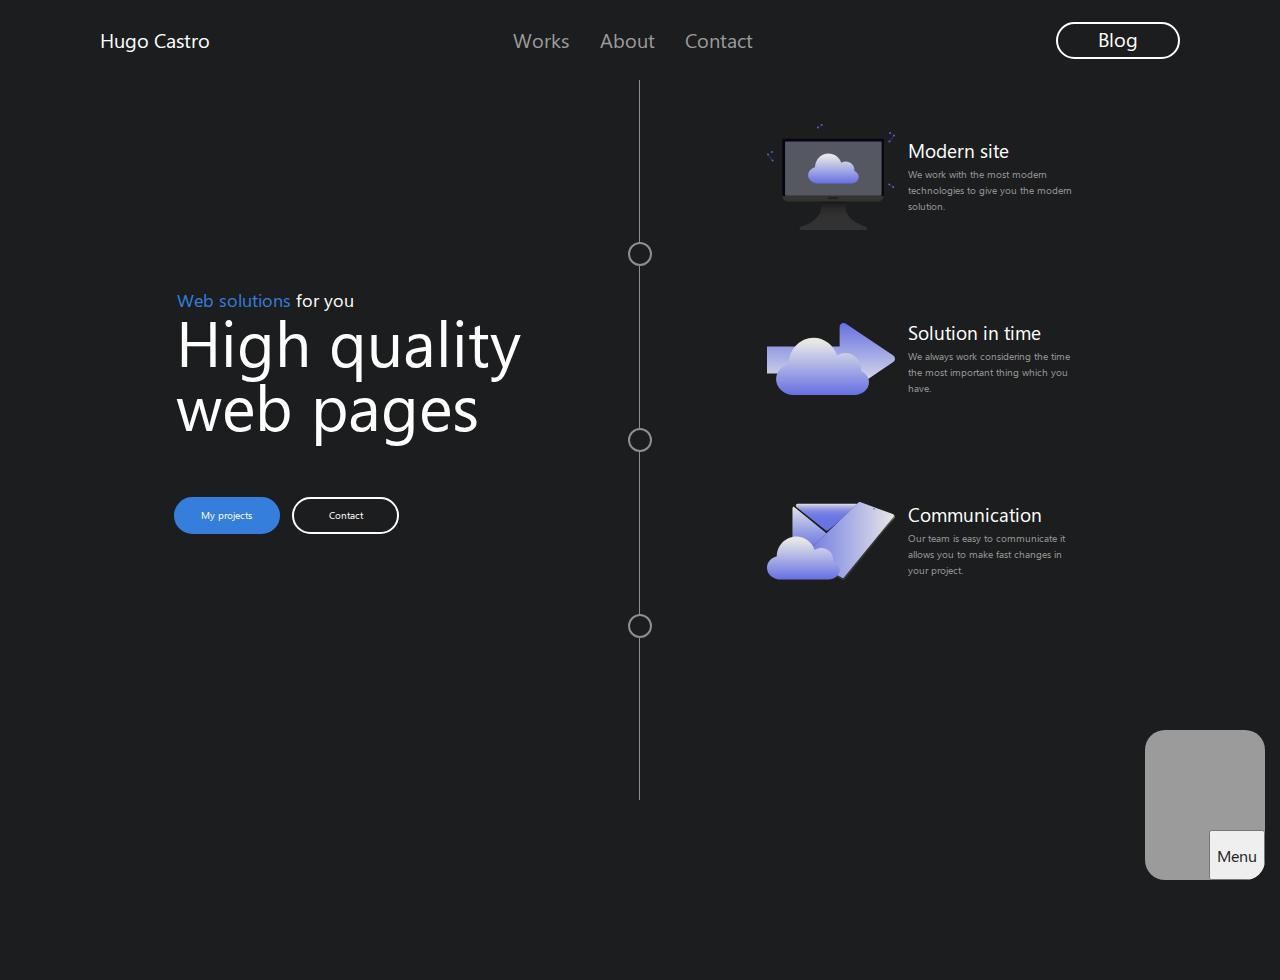
==== index.html @ 1d62d931 "deploy" ====
<!DOCTYPE html>
<html lang="en">
<head>
    <meta charset="UTF-8">
    <meta http-equiv="X-UA-Compatible" content="IE=edge">
    <meta name="viewport" content="width=device-width, initial-scale=1.0">
    <title>Hugo Castro</title>
    <link rel="stylesheet" href="./static/css/reset.css">
    <link rel="stylesheet" href="./static/css/home/index.css">
</head>
<body class="home_body">
    <head class="home_head">
        <div class="home_head__container">
            <div class="home_head__links">

                <div class="home_head__home_link">
                    <a href="" class="head__link_a head__link_title">Hugo Castro</a>
                </div>
                <div class="home_head__main_links">
                    <a href="" class="head__link_a">Works</a>
                    <a href="" class="head__link_a">About</a>
                    <a href="" class="head__link_a">Contact</a>
                </div>
                <div class="home_head__extra_link">
                    <a href="" class="head__link_a Default__rounded_button home_head__link_blog">Blog</a>
                </div>

            </div>
        </div>
    </head>
    
    <main class="home_main">

        <div class="home_main__menu_container">
            <div class="home_main__menu_options__container">

            </div>
            <div class="home_main__menu_button__container">
                <button class="home_main__menu_btn">
                    Menu
                </button>
            </div>
        </div>

        <section class="home_main__intro">

            <div class="intro__main_content__container">
                <div class="intro__main_content__text_container">
                    <span class="intro__main_content__text"><span class="intro__main_content__text_highlighted">Web solutions</span> for you</span>
                </div>
                <div class="intro__main_content__title_container">
                    <h2 class="intro__main_content__title">High quality web pages</h2>
                </div>
                <div class="intro__main_content__buttons_container">
                    <a href="" class="intro__main_content__button Default__rounded_button intro__main_content__button_highlighted">My projects</a>
                    <a href="" class="intro__main_content__button Default__rounded_button">Contact</a>
                </div>
            </div>

            <div class="intro__main_separator">

                <div class="intro__main_separator__line"></div>
                <div class="intro__main_separator__circle"></div>
                <div class="intro__main_separator__line"></div>
                <div class="intro__main_separator__circle"></div>
                <div class="intro__main_separator__line"></div>
                <div class="intro__main_separator__circle"></div>
                <div class="intro__main_separator__line"></div>

            </div>

            <div class="intro__extra_content__container">
                <div class="intro__extra_content__item__container">
                    
                    <div class="intro__extra_content__item">
                        <div class="intro__extra_content__item_img_container">
                            <img src="./static/img/PcLogo.svg" class="intro__extra_content__item_img" srcset="">
                        </div>
                        <div class="intro__extra_content__item_text_container">
                            <h3>Modern site</h3>
                            <span>
                                We work with the most modern 
                                technologies to give you the 
                                modern solution.
                            </span>
                        </div>
                    </div>

                    <div class="intro__extra_content__item">
                        <div class="intro__extra_content__item_img_container">
                            <img src="./static/img/FastCloud.svg" class="intro__extra_content__item_img" srcset="">
                        </div>
                        <div class="intro__extra_content__item_text_container">
                            <h3>Solution in time</h3>
                            <span>
                                We always work considering the
                                time the most important thing
                                which you have.
                            </span>
                        </div>
                    </div>

                    <div class="intro__extra_content__item">
                        <div class="intro__extra_content__item_img_container">
                            <img src="./static/img/ContactLogo.svg" class="intro__extra_content__item_img" srcset="">
                        </div>
                        <div class="intro__extra_content__item_text_container">
                            <h3>Communication</h3>
                            <span>
                                Our team is easy to communicate
                                it allows you to make fast changes
                                in your project.
                            </span>
                        </div>
                    </div>

                    

                </div>
            </div>
        </section>

    </main>

    <footer class="home_footer">

    </footer>
</body>
</html>
---- static/css/home/index.css ----
@font-face {
  font-family: 'Segoe UI';
  src: url("../../fonts/SegoeUI/SegoeUI.ttf");
}

h1, h2, h3, h4, h5, h6, span, a, button, p {
  font-family: 'Segoe UI', Tahoma, Geneva, Verdana, sans-serif;
}

.home_body {
  min-width: 100vw;
  max-width: 100vw;
  overflow: hidden;
  display: -webkit-box;
  display: -ms-flexbox;
  display: flex;
  -webkit-box-orient: vertical;
  -webkit-box-direction: normal;
      -ms-flex-direction: column;
          flex-direction: column;
}

.home_head {
  display: -webkit-box;
  display: -ms-flexbox;
  display: flex;
  -webkit-box-orient: horizontal;
  -webkit-box-direction: normal;
      -ms-flex-direction: row;
          flex-direction: row;
  width: 100px;
  height: 80px;
  -webkit-box-pack: center;
      -ms-flex-pack: center;
          justify-content: center;
  -webkit-box-align: center;
      -ms-flex-align: center;
          align-items: center;
  z-index: 2;
  position: fixed;
}

.home_head__container {
  display: -webkit-box;
  display: -ms-flexbox;
  display: flex;
  -webkit-box-orient: horizontal;
  -webkit-box-direction: normal;
      -ms-flex-direction: row;
          flex-direction: row;
  width: 100vw;
  height: 80px;
  background-color: #1C1D1E;
  -webkit-box-pack: center;
      -ms-flex-pack: center;
          justify-content: center;
  -webkit-box-align: center;
      -ms-flex-align: center;
          align-items: center;
}

.home_head__links {
  display: -webkit-box;
  display: -ms-flexbox;
  display: flex;
  -webkit-box-orient: horizontal;
  -webkit-box-direction: normal;
      -ms-flex-direction: row;
          flex-direction: row;
  -webkit-box-pack: justify;
      -ms-flex-pack: justify;
          justify-content: space-between;
  -webkit-box-align: center;
      -ms-flex-align: center;
          align-items: center;
  width: calc(100vw - 200px);
  height: 80px;
}

.head__link_a {
  text-decoration: none;
  color: #9B9B9B;
  font-size: 20px;
}

.home_head__main_links {
  display: -webkit-box;
  display: -ms-flexbox;
  display: flex;
  width: 240px;
  -webkit-box-pack: justify;
      -ms-flex-pack: justify;
          justify-content: space-between;
}

.Default__rounded_button {
  border-radius: 50px;
  border: 2px solid white;
  text-decoration: none;
}

.head__link_title {
  color: white;
}

.home_head__link_blog {
  color: white;
  text-align: center;
  display: block;
  width: 120px;
  height: 23px;
  padding-top: 5px;
  padding-bottom: 5px;
}

.home_main {
  width: calc(100vw - 200px);
  padding-left: 100px;
  padding-right: 100px;
  height: auto;
  min-height: 100vh;
  background-color: #1C1D1E;
  display: -webkit-box;
  display: -ms-flexbox;
  display: flex;
  -webkit-box-orient: vertical;
  -webkit-box-direction: normal;
      -ms-flex-direction: column;
          flex-direction: column;
  -webkit-box-align: center;
      -ms-flex-align: center;
          align-items: center;
}

.home_main__intro {
  display: -webkit-box;
  display: -ms-flexbox;
  display: flex;
  -webkit-box-orient: horizontal;
  -webkit-box-direction: normal;
      -ms-flex-direction: row;
          flex-direction: row;
  width: calc(100vw - 200px);
}

.intro__main_content__container {
  width: 48%;
  height: calc(100vh - 160px);
  display: -webkit-box;
  display: -ms-flexbox;
  display: flex;
  -webkit-box-orient: vertical;
  -webkit-box-direction: normal;
      -ms-flex-direction: column;
          flex-direction: column;
  -webkit-box-pack: center;
      -ms-flex-pack: center;
          justify-content: center;
  -webkit-box-align: center;
      -ms-flex-align: center;
          align-items: center;
  margin-top: -40px;
}

.intro__main_separator {
  width: 4%;
  display: -webkit-box;
  display: -ms-flexbox;
  display: flex;
  -webkit-box-orient: vertical;
  -webkit-box-direction: normal;
      -ms-flex-direction: column;
          flex-direction: column;
  -webkit-box-align: center;
      -ms-flex-align: center;
          align-items: center;
  -webkit-box-pack: center;
      -ms-flex-pack: center;
          justify-content: center;
}

.intro__extra_content__container {
  width: 48%;
}

.intro__main_separator__line {
  margin-left: -1px;
  opacity: 0.5;
  height: 18vh;
  width: -0px;
  border-left: 1px solid white;
}

.intro__main_separator__circle {
  opacity: 0.5;
  width: 20px;
  height: 20px;
  border: 2px solid white;
  border-radius: 20px;
}

.intro__main_content__buttons_container {
  width: 17.6vw;
  height: 2.5vw;
  display: -webkit-box;
  display: -ms-flexbox;
  display: flex;
  -webkit-box-orient: horizontal;
  -webkit-box-direction: normal;
      -ms-flex-direction: row;
          flex-direction: row;
  -webkit-box-pack: justify;
      -ms-flex-pack: justify;
          justify-content: space-between;
  margin-top: 60px;
  margin-right: 11.4vw;
}

.intro__main_content__button {
  text-decoration: none;
  display: block;
  padding-top: 0.85vw;
  width: 8vw;
  height: 1.7vw;
  text-align: center;
  color: white;
  font-size: 0.8vw;
  -webkit-transition: 0.5s;
  transition: 0.5s;
}

.intro__main_content__button_highlighted {
  background-color: #357EDC;
  border: 2px solid #357EDC;
  -webkit-transition: 0.5s;
  transition: 0.5s;
}

.intro__main_content__button_highlighted:hover {
  -webkit-transition: 0.5s;
  transition: 0.5s;
  color: #357EDC;
  background-color: white;
}

.intro__main_content__button:hover {
  -webkit-transition: 0.5s;
  transition: 0.5s;
  color: #357EDC;
  background-color: white;
  border: 2px solid white;
}

.intro__main_content__title {
  display: block;
  width: 28.6vw;
  color: white;
  font-size: 5vw;
}

.intro__main_content__text {
  display: block;
  color: white;
  font-size: 1.4vw;
  margin-right: 14.6vw;
}

.intro__main_content__text_highlighted {
  color: #357EDC;
}

.intro__extra_content__container {
  display: -webkit-box;
  display: -ms-flexbox;
  display: flex;
  -webkit-box-orient: vertical;
  -webkit-box-direction: normal;
      -ms-flex-direction: column;
          flex-direction: column;
  -webkit-box-pack: center;
      -ms-flex-pack: center;
          justify-content: center;
  -webkit-box-align: center;
      -ms-flex-align: center;
          align-items: center;
}

.intro__extra_content__item__container {
  width: 100%;
  height: calc(72vh + 60px);
  display: -webkit-box;
  display: -ms-flexbox;
  display: flex;
  -webkit-box-orient: vertical;
  -webkit-box-direction: normal;
      -ms-flex-direction: column;
          flex-direction: column;
  -webkit-box-align: center;
      -ms-flex-align: center;
          align-items: center;
}

.intro__extra_content__item {
  width: 25vw;
  height: 10vw;
  margin-top: 3vh;
  margin-bottom: 3vh;
  overflow: hidden;
  display: -webkit-box;
  display: -ms-flexbox;
  display: flex;
  -webkit-box-orient: horizontal;
  -webkit-box-direction: normal;
      -ms-flex-direction: row;
          flex-direction: row;
  -webkit-box-align: center;
      -ms-flex-align: center;
          align-items: center;
  -ms-flex-pack: distribute;
      justify-content: space-around;
}

.intro__extra_content__item_img_container {
  width: 10vw;
}

.intro__extra_content__item_text_container {
  display: block;
  width: 13vw;
}

.intro__extra_content__item_text_container h3 {
  font-size: 1.5vw;
  color: white;
  margin-bottom: 5px;
}

.intro__extra_content__item_text_container span {
  font-size: 0.8vw;
  color: #9B9B9B;
}

.home_main__menu_container {
  position: absolute;
  display: -webkit-box;
  display: -ms-flexbox;
  display: flex;
  -webkit-box-orient: vertical;
  -webkit-box-direction: normal;
      -ms-flex-direction: column;
          flex-direction: column;
  -webkit-box-align: end;
      -ms-flex-align: end;
          align-items: flex-end;
  width: 120px;
  height: 150px;
  border-radius: 20px;
  margin-top: calc(100vh - 250px);
  margin-left: calc(100vw - 150px);
  overflow: hidden;
}

.home_main__menu_options__container {
  display: -webkit-box;
  display: -ms-flexbox;
  display: flex;
  -webkit-box-orient: vertical;
  -webkit-box-direction: normal;
      -ms-flex-direction: column;
          flex-direction: column;
  height: 100px;
  width: 100%;
  background-color: #9B9B9B;
}

.home_main__menu_button__container {
  display: -webkit-box;
  display: -ms-flexbox;
  display: flex;
  width: 100%;
  height: 50px;
  background-color: #9B9B9B;
  -webkit-box-align: end;
      -ms-flex-align: end;
          align-items: flex-end;
  -webkit-box-pack: end;
      -ms-flex-pack: end;
          justify-content: flex-end;
}

.transparent {
  background-color: transparent;
}

.home_main__menu_btn {
  height: 50px;
}
/*# sourceMappingURL=index.css.map */
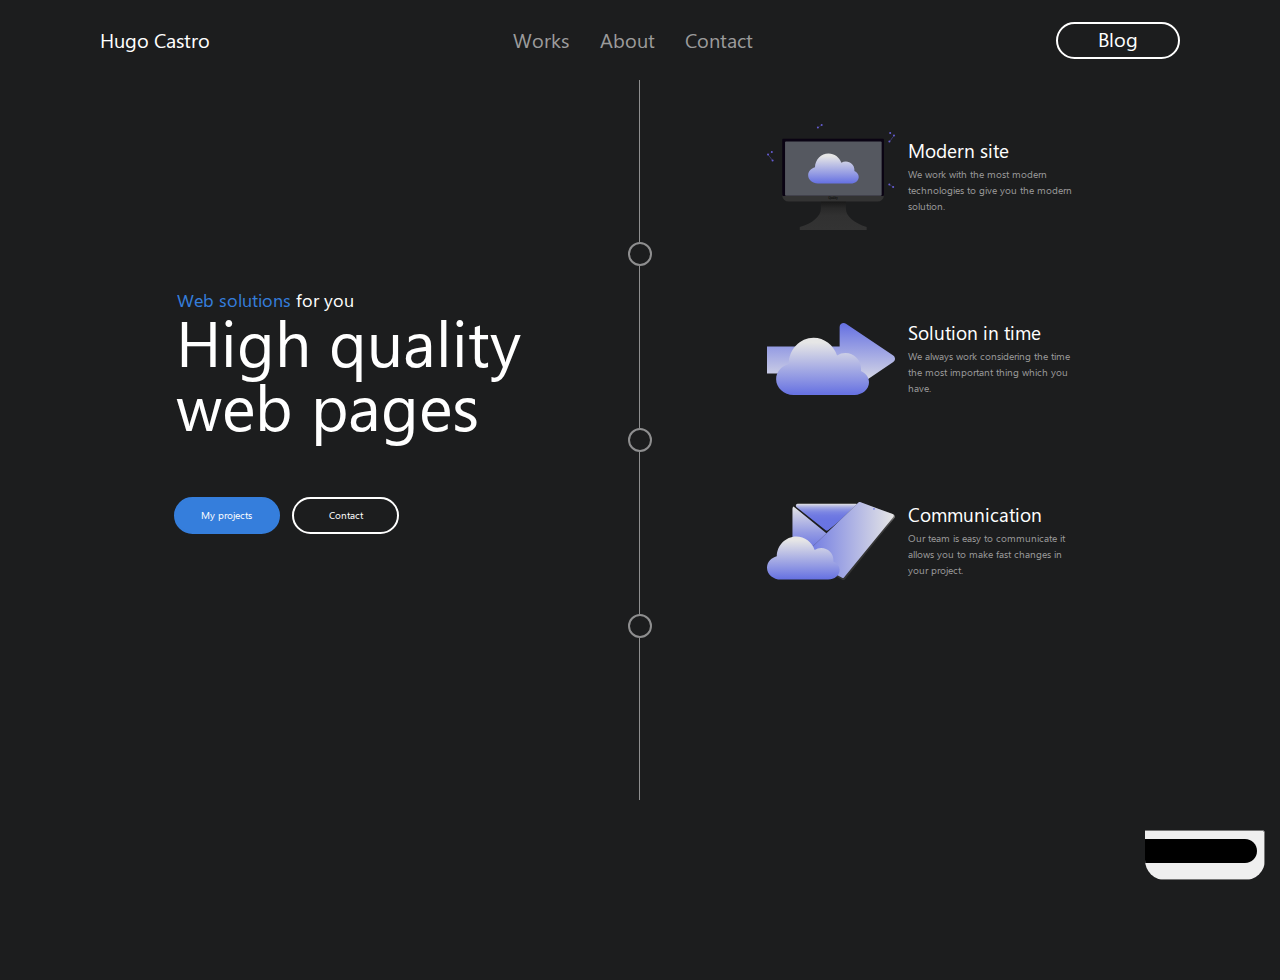
==== commit e495bd91: "menu start" ====
--- a/index.html
+++ b/index.html
@@ -32,12 +32,14 @@
     <main class="home_main">
 
         <div class="home_main__menu_container">
-            <div class="home_main__menu_options__container">
+            <div class="home_main__menu_options__container transparent">
+                <div class="home_main__menu_options__items noDisplay">
 
+                </div>
             </div>
-            <div class="home_main__menu_button__container">
-                <button class="home_main__menu_btn">
-                    Menu
+            <div class="home_main__menu_button__container transparent">
+                <button class="home_main__menu_btn" onclick="ToggleMenu()">
+                    <img src="./static/img/MenuLogo.svg" alt="">
                 </button>
             </div>
         </div>
@@ -125,5 +127,7 @@
     <footer class="home_footer">
 
     </footer>
+
+    <script src="./static/js/home/index.js"></script>
 </body>
 </html>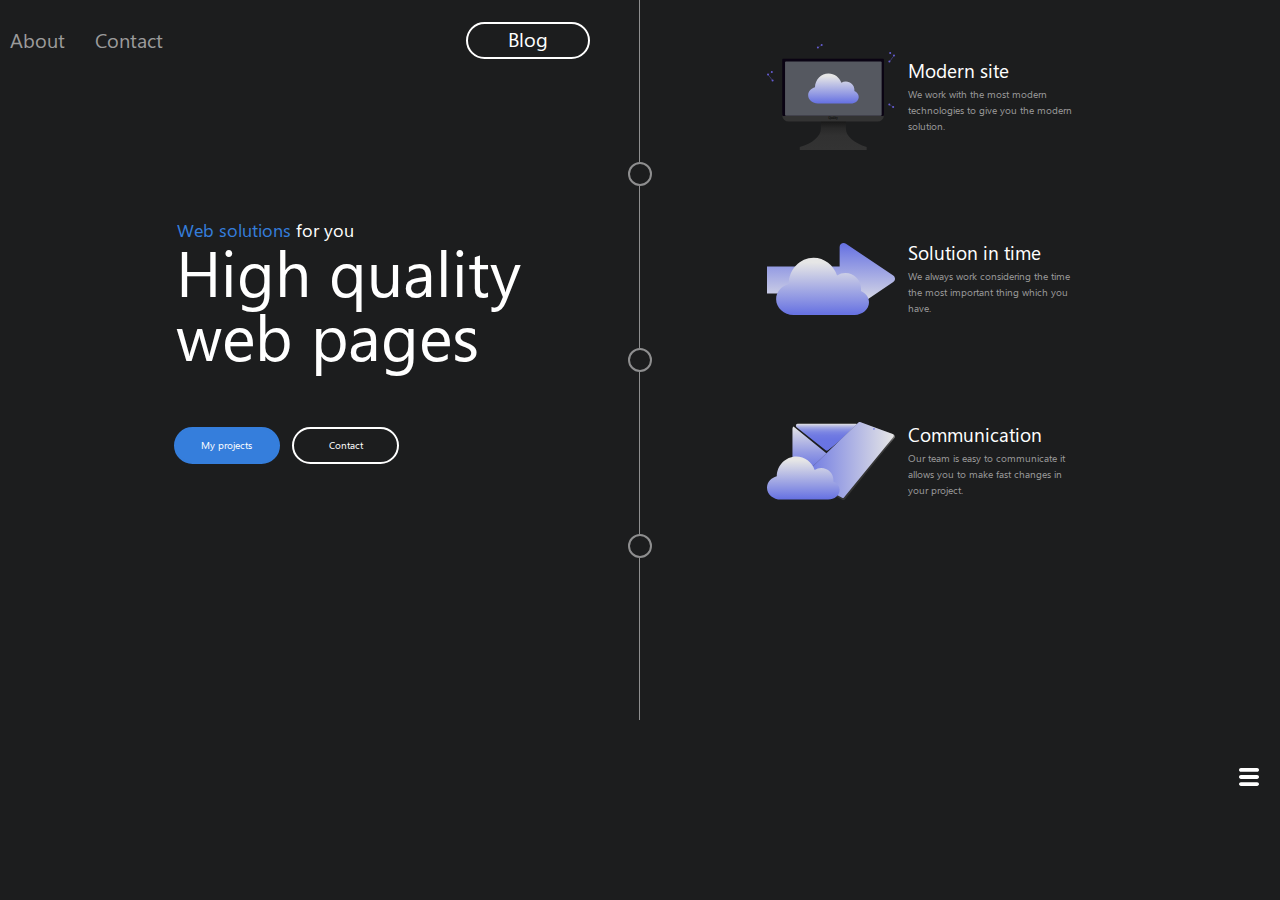
==== commit b3e55738: "header fix" ====
--- a/index.html
+++ b/index.html
@@ -9,7 +9,7 @@
     <link rel="stylesheet" href="./static/css/home/index.css">
 </head>
 <body class="home_body">
-    <head class="home_head">
+    <header class="home_head">
         <div class="home_head__container">
             <div class="home_head__links">
 
@@ -27,7 +27,7 @@
 
             </div>
         </div>
-    </head>
+    </header >
     
     <main class="home_main">
 
--- a/static/css/home/index.css
+++ b/static/css/home/index.css
@@ -159,7 +159,7 @@
   -webkit-box-align: center;
       -ms-flex-align: center;
           align-items: center;
-  margin-top: -40px;
+  margin-top: -30px;
 }
 
 .intro__main_separator {
@@ -392,7 +392,19 @@
   background-color: transparent;
 }
 
+.noDisplay {
+  display: none;
+}
+
 .home_main__menu_btn {
   height: 50px;
+  border: none;
+  background-color: transparent;
+}
+
+.home_main__menu_btn img {
+  height: 20px;
+  -webkit-filter: invert(100);
+          filter: invert(100);
 }
 /*# sourceMappingURL=index.css.map */